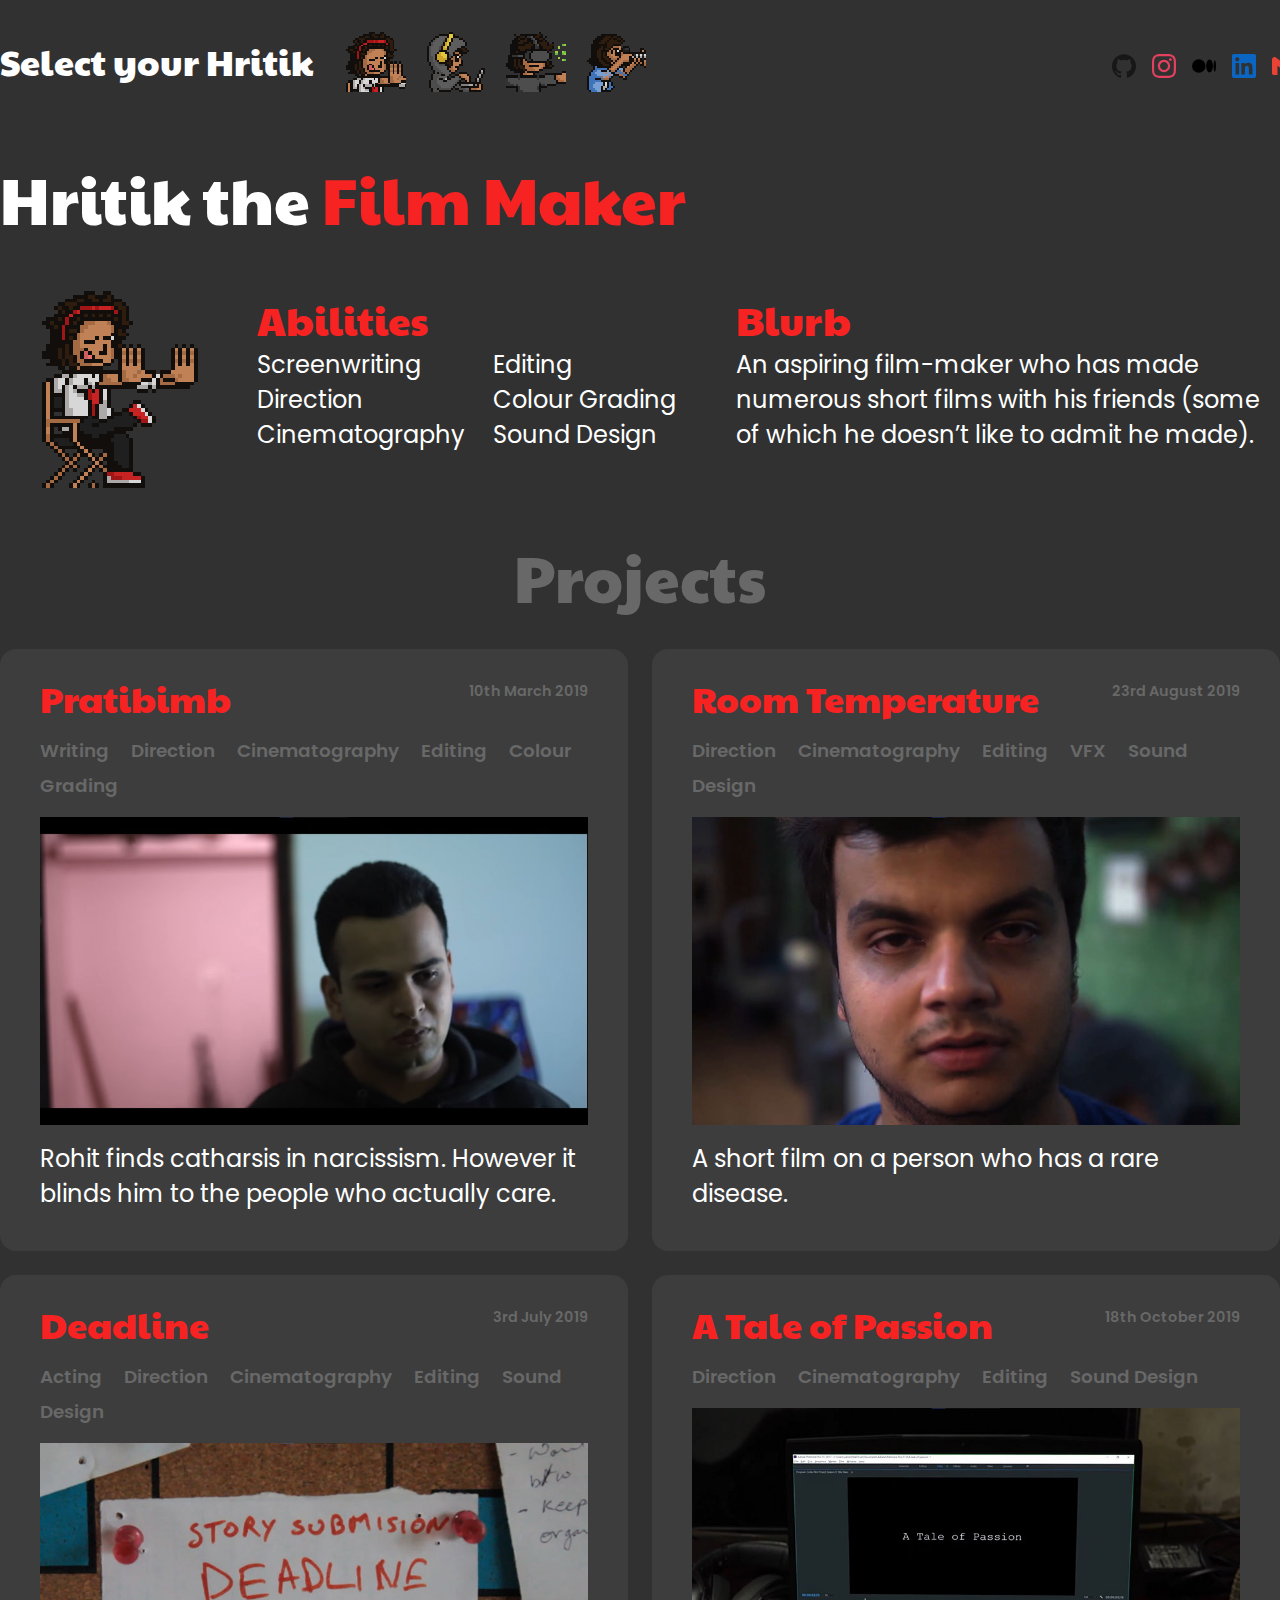
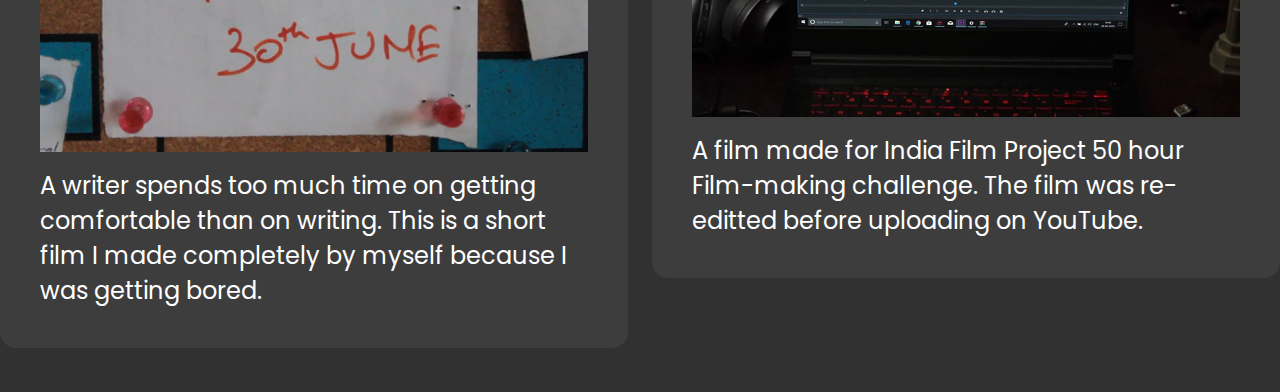
==== Film Maker.html @ 9d6b5682 "Added links with icons" ====
<!DOCTYPE html>
<html lang="en">
<head>
    <meta charset="UTF-8">
    <meta http-equiv="X-UA-Compatible" content="IE=edge">
    <meta name="viewport" content="width=device-width, initial-scale=1.0">
    <title>Hritik the Film Maker</title>
    <link rel="preconnect" href="https://fonts.gstatic.com">
    <link href="https://fonts.googleapis.com/css2?family=Paytone+One&family=Poppins:wght@300&display=swap" rel="stylesheet">
    <link rel="stylesheet" href="style.css" />
    <link rel="shortcut icon" href="res/icons/filmmaker.png" />
    <style>
        .signature-color {
            color: #f72323;
        }
    </style>
</head>
<body>
    <nav id="navbar" class="container">
        <div id="links">
            <span id="select-hritik" class="special-text">Select your Hritik</span>
            <div id="links" class="special-text">
                <div class="link selected">
                    <a href="Film Maker.html"><img src="res/icons/filmmaker.png" /></a>
                        <h6 style="color: #f72323;">Film Maker</h6>
                    </div>
                <div class="link">
                    <a href="Programmer.html"><img src="res/icons/programmer.png" /></a>
                        <h6 style="color: #f3d73b;">Programmer</h6>
                    </div>
                <div class="link">
                    <a href="Game Developer.html"><img src="res/icons/game-dev.png" /></a>
                        <h6 style="color: #5eb944;">Game Developer</h6>
                    </div>
                <div class="link">
                    <a href="Photographer.html"><img src="res/icons/photographer.png" /></a>
                        <h6 style="color: #78afff;">Photographer</h6>
                    </div>
                </div>
        </div>
        <div id="details">
            <a class="social-link" href="https://github.com/HritikDutta">
                    <img src="res/icons/links/github.svg" style="fill: #181717;" alt="GitHub" />
                </a>
            <a class="social-link" href="https://www.instagram.com/isnt.a.gram/">
                    <img src="res/icons/links/instagram.svg" style="fill: #E4405F;" alt="Instagram" />
                </a>
            <a class="social-link" href="https://medium.com/@threewaydude">
                    <img src="res/icons/links/medium.svg" style="fill: #000000;" alt="Medium Blog" />
                </a>
            <a class="social-link" href="https://www.linkedin.com/in/hritik-dutta-a2b498154/">
                    <img src="res/icons/links/linkedin.svg" style="fill: #0A66C2;" alt="LinkedIn" />
                </a>
            <a class="social-link" href="mailto:dutta.hritik@gmail.com">
                    <img src="res/icons/links/gmail.svg" style="fill: #EA4335;" alt="Gmail" />
                </a>
            </div>
    </nav>

    <section id="about-character" class="container">
        <h1 class="special-text">Hritik the <span class="signature-color">Film Maker</span></h1>
        <div id="about">
            <div id="hero-image-section"><img src="res/images/filmmaker.png" alt="Film MakerPersona" class="hero-image" /></div>
            <div id="abilities">
                <h3 class="special-text signature-color">Abilities</h3>
                <div id="ability-list">
                    <div>Screenwriting</div>
                    <div>Direction</div>
                    <div>Cinematography</div>
                    <div>Editing</div>
                    <div>Colour Grading</div>
                    <div>Sound Design</div>
                    </div>
            </div>
            <div id="blurb">
                <h3 class="special-text signature-color">Blurb</h3>
                <p>
                    An aspiring film-maker who has made numerous short films with his friends (some of which he doesn’t like to admit he made).</p>
            </div>
        </div>
    </section>

    <section id="projects" class="container">
        <h1 id="projects-header" class="special-text grey-text">Projects</h1>
        <div id="project-list">
            <!-- Project: Pratibimb-->
                <div class="project-card">
                    <nav>
                        <a href="https://youtu.be/vRULSmAdJm0" class="project-title special-text signature-color">Pratibimb</a>
                        <div class="project-date grey-text">10th March 2019</div>
                    </nav>
                    <ul>
                        <li class="project-skill grey-text">Writing</li>
                        <li class="project-skill grey-text">Direction</li>
                        <li class="project-skill grey-text">Cinematography</li>
                        <li class="project-skill grey-text">Editing</li>
                        <li class="project-skill grey-text">Colour Grading</li>
                        </ul>
                    <div class="image-scroll">
                        <img src="res/images/films/01-Pratibimb/thumbnail_01.jpg" />
                        <img src="res/images/films/01-Pratibimb/thumbnail_02.jpg" />
                        <img src="res/images/films/01-Pratibimb/thumbnail_03.jpg" />
                        <img src="res/images/films/01-Pratibimb/thumbnail_04.jpg" />
                        </div>
                    <p>
                        Rohit finds catharsis in narcissism. However it blinds him to the people who actually care.</p>
                </div>
            <!-- Project: Deadline-->
                <div class="project-card">
                    <nav>
                        <a href="https://youtu.be/Q7KG49R1Of0" class="project-title special-text signature-color">Deadline</a>
                        <div class="project-date grey-text">3rd July 2019</div>
                    </nav>
                    <ul>
                        <li class="project-skill grey-text">Acting</li>
                        <li class="project-skill grey-text">Direction</li>
                        <li class="project-skill grey-text">Cinematography</li>
                        <li class="project-skill grey-text">Editing</li>
                        <li class="project-skill grey-text">Sound Design</li>
                        </ul>
                    <div class="image-scroll">
                        <img src="res/images/films/02-Deadline/thumbnail_01.jpg" />
                        <img src="res/images/films/02-Deadline/thumbnail_02.jpg" />
                        <img src="res/images/films/02-Deadline/thumbnail_03.jpg" />
                        </div>
                    <p>
                        A writer spends too much time on getting comfortable than on writing. This is a short film I made completely by myself because I was getting bored.</p>
                </div>
            <!-- Project: Room Temperature-->
                <div class="project-card">
                    <nav>
                        <a href="https://youtu.be/2vQ4EzGkUpk" class="project-title special-text signature-color">Room Temperature</a>
                        <div class="project-date grey-text">23rd August 2019</div>
                    </nav>
                    <ul>
                        <li class="project-skill grey-text">Direction</li>
                        <li class="project-skill grey-text">Cinematography</li>
                        <li class="project-skill grey-text">Editing</li>
                        <li class="project-skill grey-text">VFX</li>
                        <li class="project-skill grey-text">Sound Design</li>
                        </ul>
                    <div class="image-scroll">
                        <img src="res/images/films/03-Room Temperature/thumbnail_01.jpg" />
                        <img src="res/images/films/03-Room Temperature/thumbnail_02.jpg" />
                        <img src="res/images/films/03-Room Temperature/thumbnail_03.jpg" />
                        <img src="res/images/films/03-Room Temperature/thumbnail_04.jpg" />
                        </div>
                    <p>
                        A short film on a person who has a rare disease.</p>
                </div>
            <!-- Project: A Tale of Passion-->
                <div class="project-card">
                    <nav>
                        <a href="https://youtu.be/jzz1xMU5YCs" class="project-title special-text signature-color">A Tale of Passion</a>
                        <div class="project-date grey-text">18th October 2019</div>
                    </nav>
                    <ul>
                        <li class="project-skill grey-text">Direction</li>
                        <li class="project-skill grey-text">Cinematography</li>
                        <li class="project-skill grey-text">Editing</li>
                        <li class="project-skill grey-text">Sound Design</li>
                        </ul>
                    <div class="image-scroll">
                        <img src="res/images/films/04-A Tale of Passion/thumbnail_01.jpg" />
                        <img src="res/images/films/04-A Tale of Passion/thumbnail_02.jpg" />
                        <img src="res/images/films/04-A Tale of Passion/thumbnail_03.jpg" />
                        <img src="res/images/films/04-A Tale of Passion/thumbnail_04.jpg" />
                        <img src="res/images/films/04-A Tale of Passion/thumbnail_05.jpg" />
                        <img src="res/images/films/04-A Tale of Passion/thumbnail_06.jpg" />
                        </div>
                    <p>
                        A film made for India Film Project 50 hour Film-making challenge. The film was re-editted before uploading on YouTube.</p>
                </div>
            </div>
    </section>
</body>
</html>
---- style.css ----
* {
    box-sizing: border-box;
    margin: 0;
    padding: 0;
    font-family: 'Poppins', 'Gadugi';
}

body {
    background-color: #313131;
    color: #fff;
    font-size: 1.5rem;
}

a {
    color: #aaa;
    text-decoration: none;
}

a:hover {
    text-decoration: underline;
}

.container {
    width: 80rem;
    margin: 2rem auto;
}

.special-text {
    font-family: 'Paytone One';
    font-weight: 500;
}

.special-text * {
    font-family: 'Paytone One';
    font-weight: 500;
}

#navbar {
    margin: 2rem auto;
    display: flex;
    justify-content: space-between;
}

#links {
    display: flex;
    justify-content: space-between;
    align-items: center;
}

.link {
    vertical-align: auto;
    width: 4rem;
    margin: 0 0.5rem;
}

.link img {
    margin: 0 auto;
}

.link h6 {
    visibility: hidden;
    font-size: 1rem;
    white-space: nowrap;
    float: left;
    position: relative;
    left: 50%;
    transform: translateX(-50%);
}

.link:hover h6 {
    visibility: visible;
}

#select-hritik {
    font-size: 2.25rem;
    margin: auto 1.5rem auto 0;
    padding: 0 0 2rem 0;
}

#details {
    margin: auto 0;
    padding: 0 0 1rem 0;
    display: flex;
}

#details * {
    font-size: 1.15rem;
    width: 1.5rem;
    margin-left: 1rem;
}

.social-link:hover {
    transform: translateY(-15%);
}

h1 {
    font-size: 4rem;
    margin: 0;
}

h3 {
    font-size: 2.5rem;
    margin: 0;
}

#about {
    margin-top: 3rem;
    display: flex;
    justify-content: space-between;
}

#hero-image-section {
    margin-left: 0.5rem;
}

#abilities {
    width: 35%;
}

#ability-list {
    column-count: 2;
    column-width: 50%;
}

#blurb {
    margin-left: 0.5rem;
    width: 42.5%;
}

.grey-text {
    color: #686868;
}

#projects-header {
    color: #686868;
    width: fit-content;
    margin: 0 auto 1rem auto;
}

#project-list {
    column-count: 2;
    column-width: 50%;
}

.project-card {
    display: inline-block;
    background-color: #3d3d3d;
    margin: 0.75rem 0;
    width: 100%;
    padding: 1.5rem 2.5rem 2.5rem 2.5rem;
    border-radius: 1rem;
}

.project-card nav {
    display: flex;
    justify-content: space-between;
    margin-bottom: 0.5rem;
}

.project-title {
    font-size: 2.25rem;
}

.project-date {
    font-weight: 600;
    font-size: 0.9rem;
    margin: 0.5rem 0 0 0;
}

.project-skill {
    font-weight: 600;
    display: inline;
    list-style: none;
    font-size: 1.15rem;
    margin-right: 1rem;
}

.project-card p {
    margin-top: 1rem;
}

.image-scroll {
    margin-top: 1rem;
    width: 100%;
    display: flex;
    overflow-x: auto;
    -webkit-overflow-scrolling: touch;
    scroll-snap-type: x mandatory;
}

.image-scroll img {
    max-width: 100%;
    max-height: 25rem;
    flex-shrink: 0;
    margin: 0 1rem;
    scroll-snap-align: start;
    scroll-behavior: smooth;
}

.image-scroll::-webkit-scrollbar {
    width: 10px;
    height: 10px;
}

.image-scroll::-webkit-scrollbar-thumb {
    background: #686868;
    border-radius: 10px;
}

.image-scroll::-webkit-scrollbar-track {
    background: transparent;
}
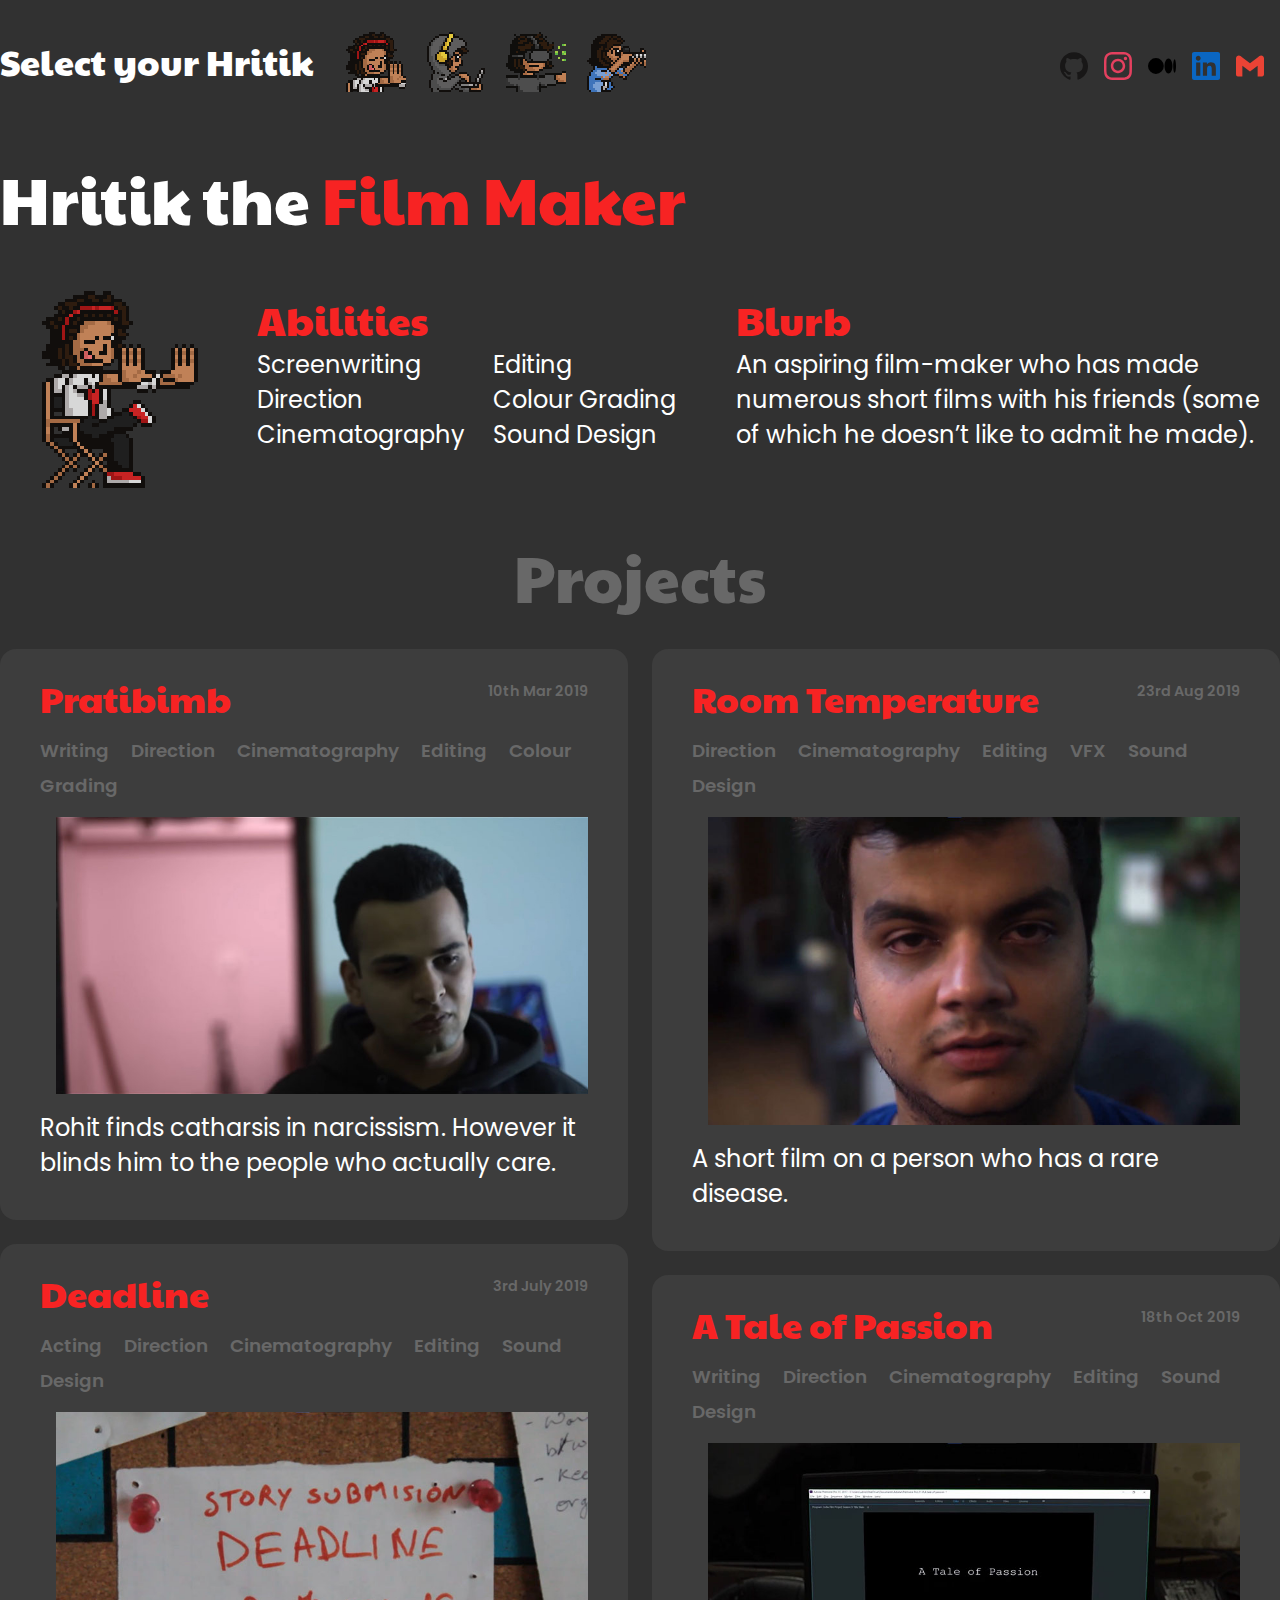
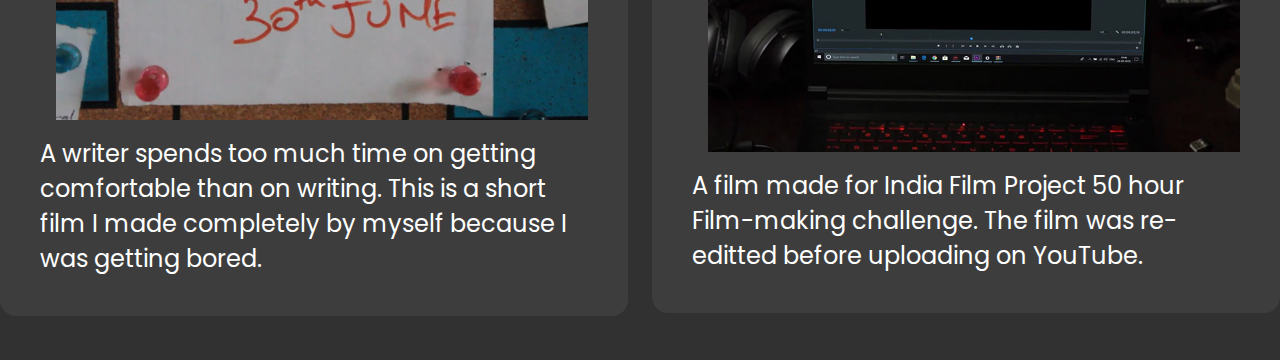
==== commit 9f4e0d48: "Made a more responsive website for mobile support" ====
--- a/Film Maker.html
+++ b/Film Maker.html
@@ -17,8 +17,8 @@
 </head>
 <body>
     <nav id="navbar" class="container">
-        <div id="links">
-            <span id="select-hritik" class="special-text">Select your Hritik</span>
+        <div id="link-container">
+            <div id="select-hritik" class="special-text">Select your Hritik</div>
             <div id="links" class="special-text">
                 <div class="link selected">
                     <a href="Film Maker.html"><img src="res/icons/filmmaker.png" /></a>
@@ -87,7 +87,7 @@
                 <div class="project-card">
                     <nav>
                         <a href="https://youtu.be/vRULSmAdJm0" class="project-title special-text signature-color">Pratibimb</a>
-                        <div class="project-date grey-text">10th March 2019</div>
+                        <div class="project-date grey-text">10th Mar 2019</div>
                     </nav>
                     <ul>
                         <li class="project-skill grey-text">Writing</li>
@@ -130,7 +130,7 @@
                 <div class="project-card">
                     <nav>
                         <a href="https://youtu.be/2vQ4EzGkUpk" class="project-title special-text signature-color">Room Temperature</a>
-                        <div class="project-date grey-text">23rd August 2019</div>
+                        <div class="project-date grey-text">23rd Aug 2019</div>
                     </nav>
                     <ul>
                         <li class="project-skill grey-text">Direction</li>
@@ -152,9 +152,10 @@
                 <div class="project-card">
                     <nav>
                         <a href="https://youtu.be/jzz1xMU5YCs" class="project-title special-text signature-color">A Tale of Passion</a>
-                        <div class="project-date grey-text">18th October 2019</div>
+                        <div class="project-date grey-text">18th Oct 2019</div>
                     </nav>
                     <ul>
+                        <li class="project-skill grey-text">Writing</li>
                         <li class="project-skill grey-text">Direction</li>
                         <li class="project-skill grey-text">Cinematography</li>
                         <li class="project-skill grey-text">Editing</li>
--- a/style.css
+++ b/style.css
@@ -2,7 +2,7 @@
     box-sizing: border-box;
     margin: 0;
     padding: 0;
-    font-family: 'Poppins', 'Gadugi';
+    font-family: 'Poppins', 'Gadugi', sans-serif;
 }
 
 body {
@@ -39,6 +39,10 @@
     margin: 2rem auto;
     display: flex;
     justify-content: space-between;
+}
+
+#link-container {
+    display: flex;
 }
 
 #links {
@@ -85,8 +89,8 @@
 
 #details * {
     font-size: 1.15rem;
-    width: 1.5rem;
-    margin-left: 1rem;
+    width: 1.75rem;
+    margin-right: 1rem;
 }
 
 .social-link:hover {
@@ -134,6 +138,7 @@
 #projects-header {
     color: #686868;
     width: fit-content;
+    width: -moz-fit-content;
     margin: 0 auto 1rem auto;
 }
 
@@ -209,4 +214,131 @@
 
 .image-scroll::-webkit-scrollbar-track {
     background: transparent;
+}
+
+@media screen and (max-width: 800px) {
+    body {
+        font-size: 0.8rem;
+    }
+
+    h1 {
+        font-size: 2rem;
+    }
+
+    h3 {
+        font-size: 1.5rem;
+    }
+
+    .container {
+        width: 85%;
+    }
+
+    #navbar {
+        margin: 1rem auto;
+        display: block;
+    }
+    
+    #link-container {
+        display: unset;
+    }
+
+    #links {
+        margin: 0;
+        justify-content: space-around;
+    }
+
+    .link {
+        width: 3rem;
+    }
+
+    .link img {
+        margin: 0 auto;
+        width: 3rem;
+    }
+
+    .link h6 {
+        visibility: hidden;
+        font-size: 0.8rem;
+        white-space: nowrap;
+        float: left;
+        position: relative;
+        left: 50%;
+        transform: translateX(-50%);
+    }
+
+    .link:hover h6 {
+        visibility: visible;
+    }
+
+    #select-hritik {
+        width: fit-content;
+        width: -moz-fit-content;
+        font-size: 1.25rem;
+        margin: 0 auto;
+        padding: 0 0 1rem 0;
+    }
+
+    #details {
+        width: fit-content;
+        width: -moz-fit-content;
+        margin: auto auto;
+        padding: 0.5rem 0 0 0;
+        display: flex;
+    }
+
+    #details * {
+        font-size: 1.15rem;
+        width: 1.25rem;
+        margin-right: 0.75rem;
+    }
+
+    #about-character h1 {
+        text-align: center;
+    }
+    
+    #hero-image-section {
+        width: fit-content;
+        margin: 0 auto;
+    }
+
+    #hero-image-section img {
+        width: fit-content;
+        margin: 0 auto;
+    }
+
+    #about {
+        margin-top: 1rem;
+        display: block;
+    }
+
+    #abilities {
+        width: 100%;
+    }
+    
+    #blurb {
+        margin-left: 0;
+        width: 100%;
+    }
+    
+    #project-list {
+        column-count: 1;
+        column-width: 100%;
+    }
+
+    .project-card {
+        padding: 1.0rem 1.5rem 1.5rem 1.5rem;
+        border-radius: 0.75rem;
+    }
+
+    .project-title {
+        font-size: 1.5rem;
+    }
+
+    .project-skill {
+        font-size: 0.75rem;
+    }
+
+    .project-date {
+        font-size: 0.7rem;
+    }
 }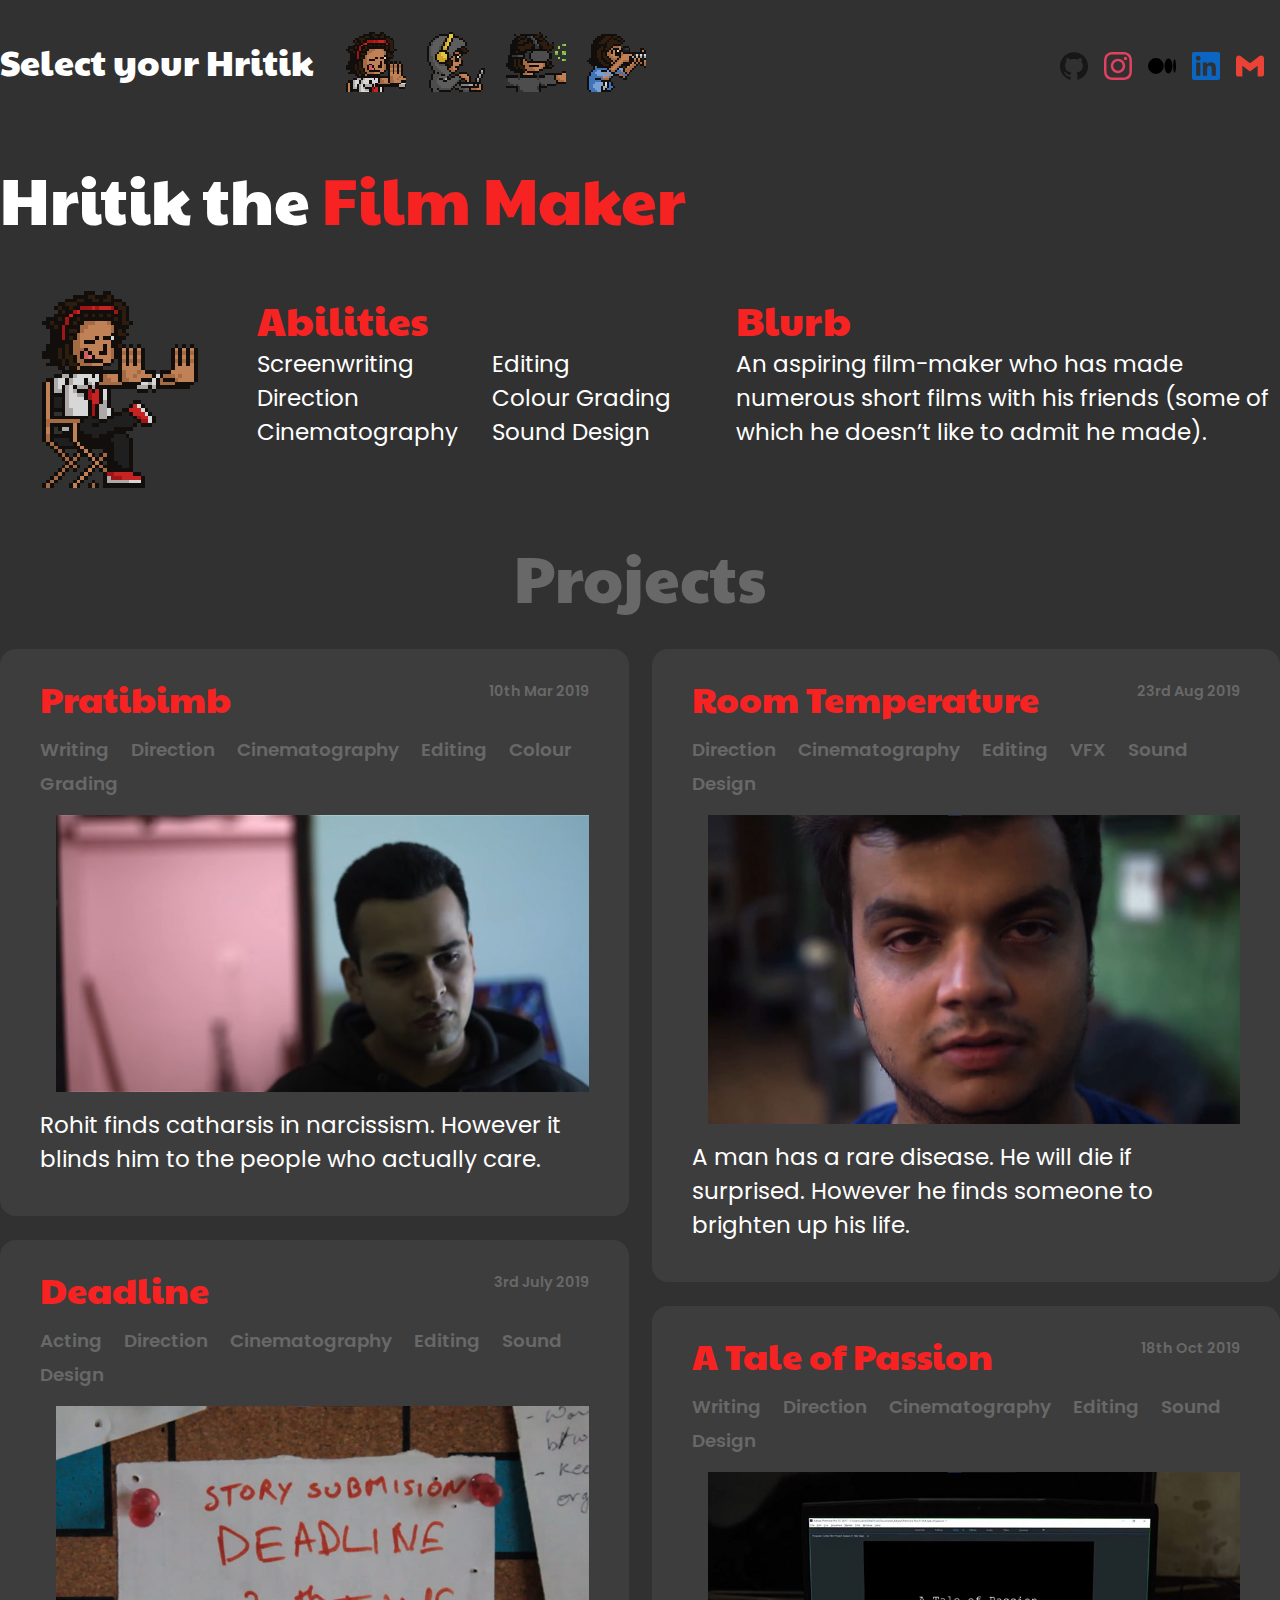
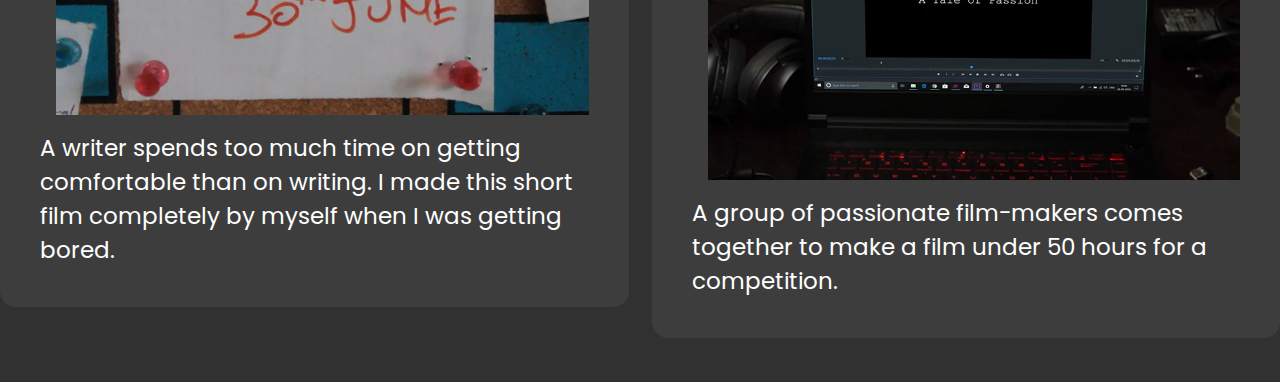
==== commit 0d27c4fa: "Rearranged files" ====
--- a/Film Maker.html
+++ b/Film Maker.html
@@ -124,7 +124,7 @@
                         <img src="res/images/films/02-Deadline/thumbnail_03.jpg" />
                         </div>
                     <p>
-                        A writer spends too much time on getting comfortable than on writing. This is a short film I made completely by myself because I was getting bored.</p>
+                        A writer spends too much time on getting comfortable than on writing. I made this short film completely by myself when I was getting bored.</p>
                 </div>
             <!-- Project: Room Temperature-->
                 <div class="project-card">
@@ -146,7 +146,7 @@
                         <img src="res/images/films/03-Room Temperature/thumbnail_04.jpg" />
                         </div>
                     <p>
-                        A short film on a person who has a rare disease.</p>
+                        A man has a rare disease. He will die if surprised. However he finds someone to brighten up his life.</p>
                 </div>
             <!-- Project: A Tale of Passion-->
                 <div class="project-card">
@@ -170,7 +170,7 @@
                         <img src="res/images/films/04-A Tale of Passion/thumbnail_06.jpg" />
                         </div>
                     <p>
-                        A film made for India Film Project 50 hour Film-making challenge. The film was re-editted before uploading on YouTube.</p>
+                        A group of passionate film-makers comes together to make a film under 50 hours for a competition.</p>
                 </div>
             </div>
     </section>
--- a/style.css
+++ b/style.css
@@ -8,7 +8,8 @@
 body {
     background-color: #313131;
     color: #fff;
-    font-size: 1.5rem;
+    font-size: 23px;
+    /* font-size: 1.5rem; */
 }
 
 a {
@@ -218,7 +219,7 @@
 
 @media screen and (max-width: 800px) {
     body {
-        font-size: 0.8rem;
+        font-size: 14px;
     }
 
     h1 {
@@ -298,11 +299,13 @@
     
     #hero-image-section {
         width: fit-content;
+        width: -moz-fit-content;
         margin: 0 auto;
     }
 
     #hero-image-section img {
         width: fit-content;
+        width: -moz-fit-content;
         margin: 0 auto;
     }
 
@@ -341,4 +344,8 @@
     .project-date {
         font-size: 0.7rem;
     }
+
+    .image-scroll img {
+        max-height: 11rem;
+    }
 }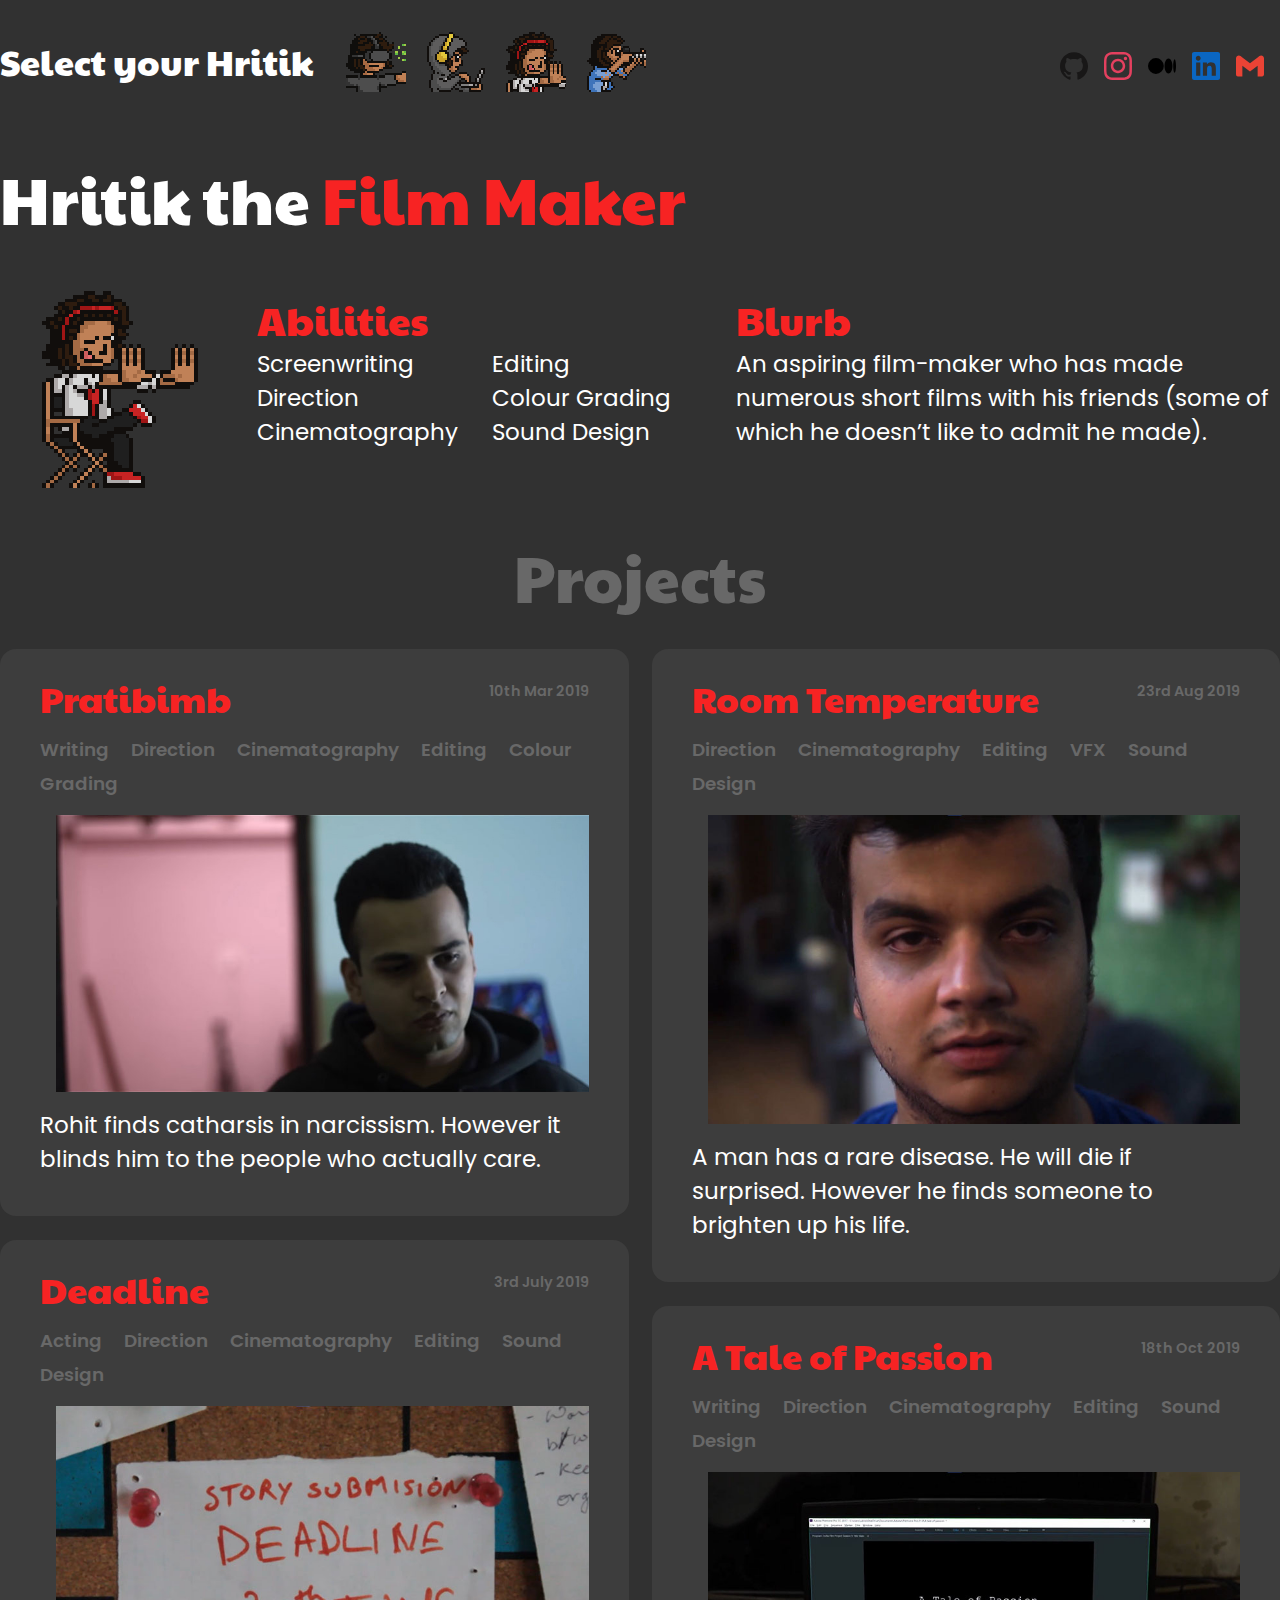
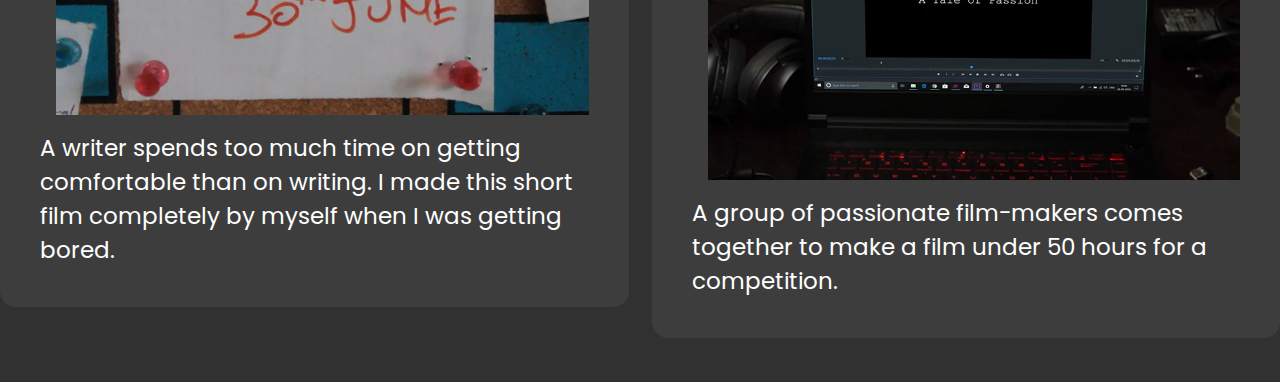
==== commit 0003b449: "New home page. It's still a work in progress but it" ====
--- a/Film Maker.html
+++ b/Film Maker.html
@@ -20,17 +20,17 @@
         <div id="link-container">
             <div id="select-hritik" class="special-text">Select your Hritik</div>
             <div id="links" class="special-text">
-                <div class="link selected">
-                    <a href="Film Maker.html"><img src="res/icons/filmmaker.png" /></a>
-                        <h6 style="color: #f72323;">Film Maker</h6>
+                <div class="link">
+                    <a href="Game Developer.html"><img src="res/icons/game-dev.png" /></a>
+                        <h6 style="color: #5eb944;">Game Developer</h6>
                     </div>
                 <div class="link">
                     <a href="Programmer.html"><img src="res/icons/programmer.png" /></a>
                         <h6 style="color: #f3d73b;">Programmer</h6>
                     </div>
-                <div class="link">
-                    <a href="Game Developer.html"><img src="res/icons/game-dev.png" /></a>
-                        <h6 style="color: #5eb944;">Game Developer</h6>
+                <div class="link selected">
+                    <a href="Film Maker.html"><img src="res/icons/filmmaker.png" /></a>
+                        <h6 style="color: #f72323;">Film Maker</h6>
                     </div>
                 <div class="link">
                     <a href="Photographer.html"><img src="res/icons/photographer.png" /></a>
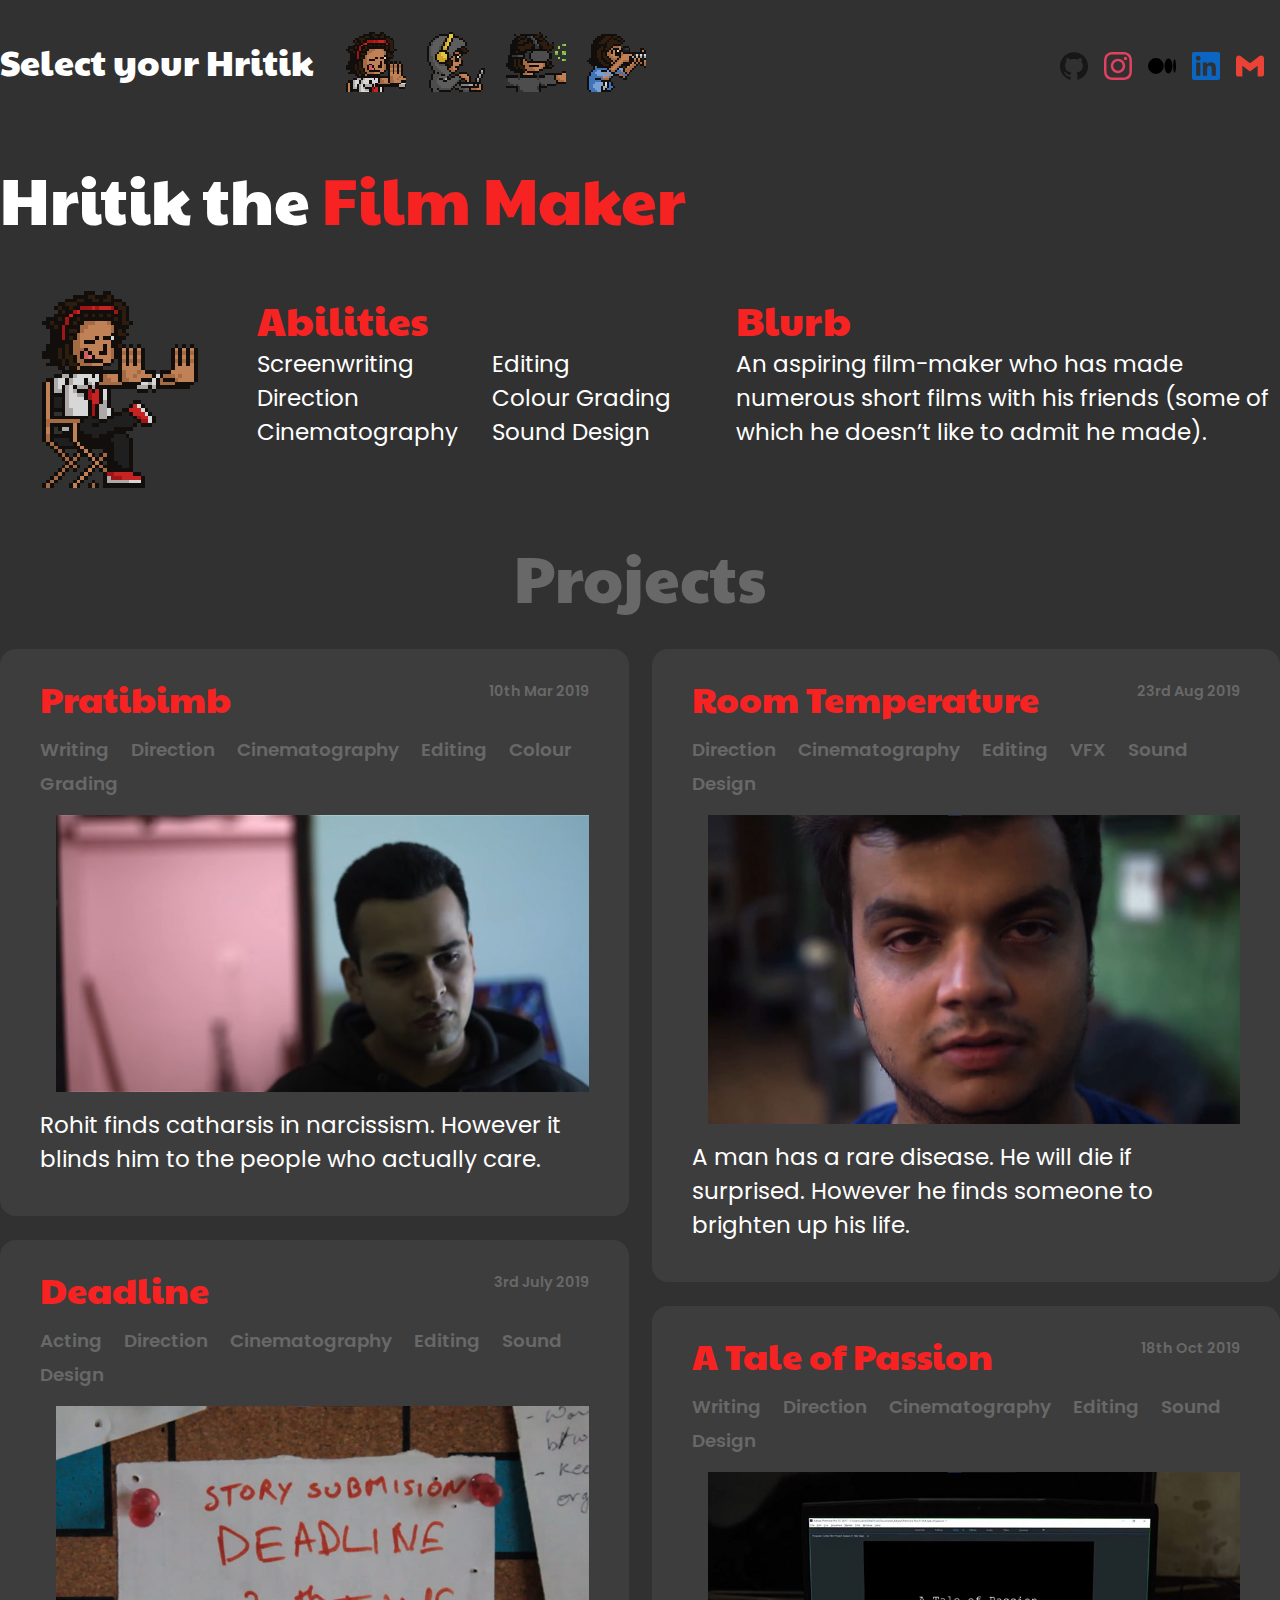
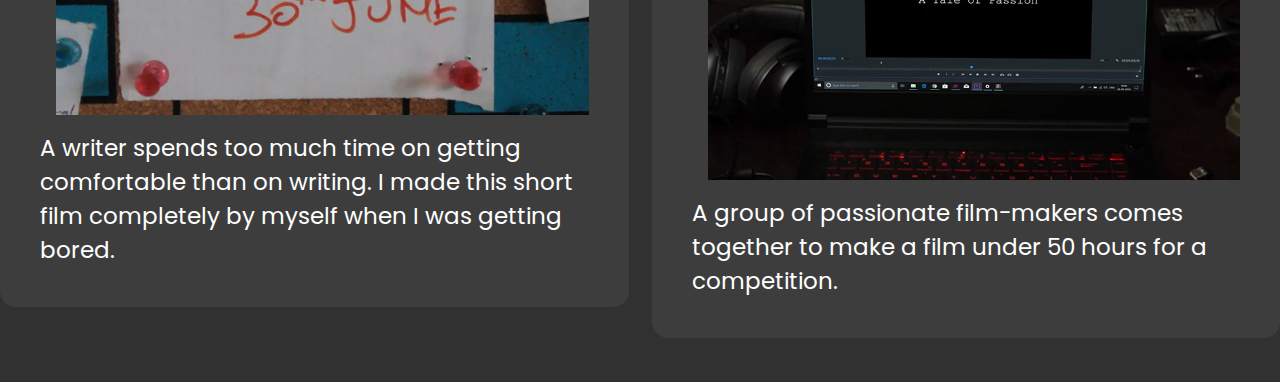
==== commit a98cbefe: "Revert "New home page. It's still a work in progress but it"" ====
--- a/Film Maker.html
+++ b/Film Maker.html
@@ -20,17 +20,17 @@
         <div id="link-container">
             <div id="select-hritik" class="special-text">Select your Hritik</div>
             <div id="links" class="special-text">
-                <div class="link">
-                    <a href="Game Developer.html"><img src="res/icons/game-dev.png" /></a>
-                        <h6 style="color: #5eb944;">Game Developer</h6>
+                <div class="link selected">
+                    <a href="Film Maker.html"><img src="res/icons/filmmaker.png" /></a>
+                        <h6 style="color: #f72323;">Film Maker</h6>
                     </div>
                 <div class="link">
                     <a href="Programmer.html"><img src="res/icons/programmer.png" /></a>
                         <h6 style="color: #f3d73b;">Programmer</h6>
                     </div>
-                <div class="link selected">
-                    <a href="Film Maker.html"><img src="res/icons/filmmaker.png" /></a>
-                        <h6 style="color: #f72323;">Film Maker</h6>
+                <div class="link">
+                    <a href="Game Developer.html"><img src="res/icons/game-dev.png" /></a>
+                        <h6 style="color: #5eb944;">Game Developer</h6>
                     </div>
                 <div class="link">
                     <a href="Photographer.html"><img src="res/icons/photographer.png" /></a>
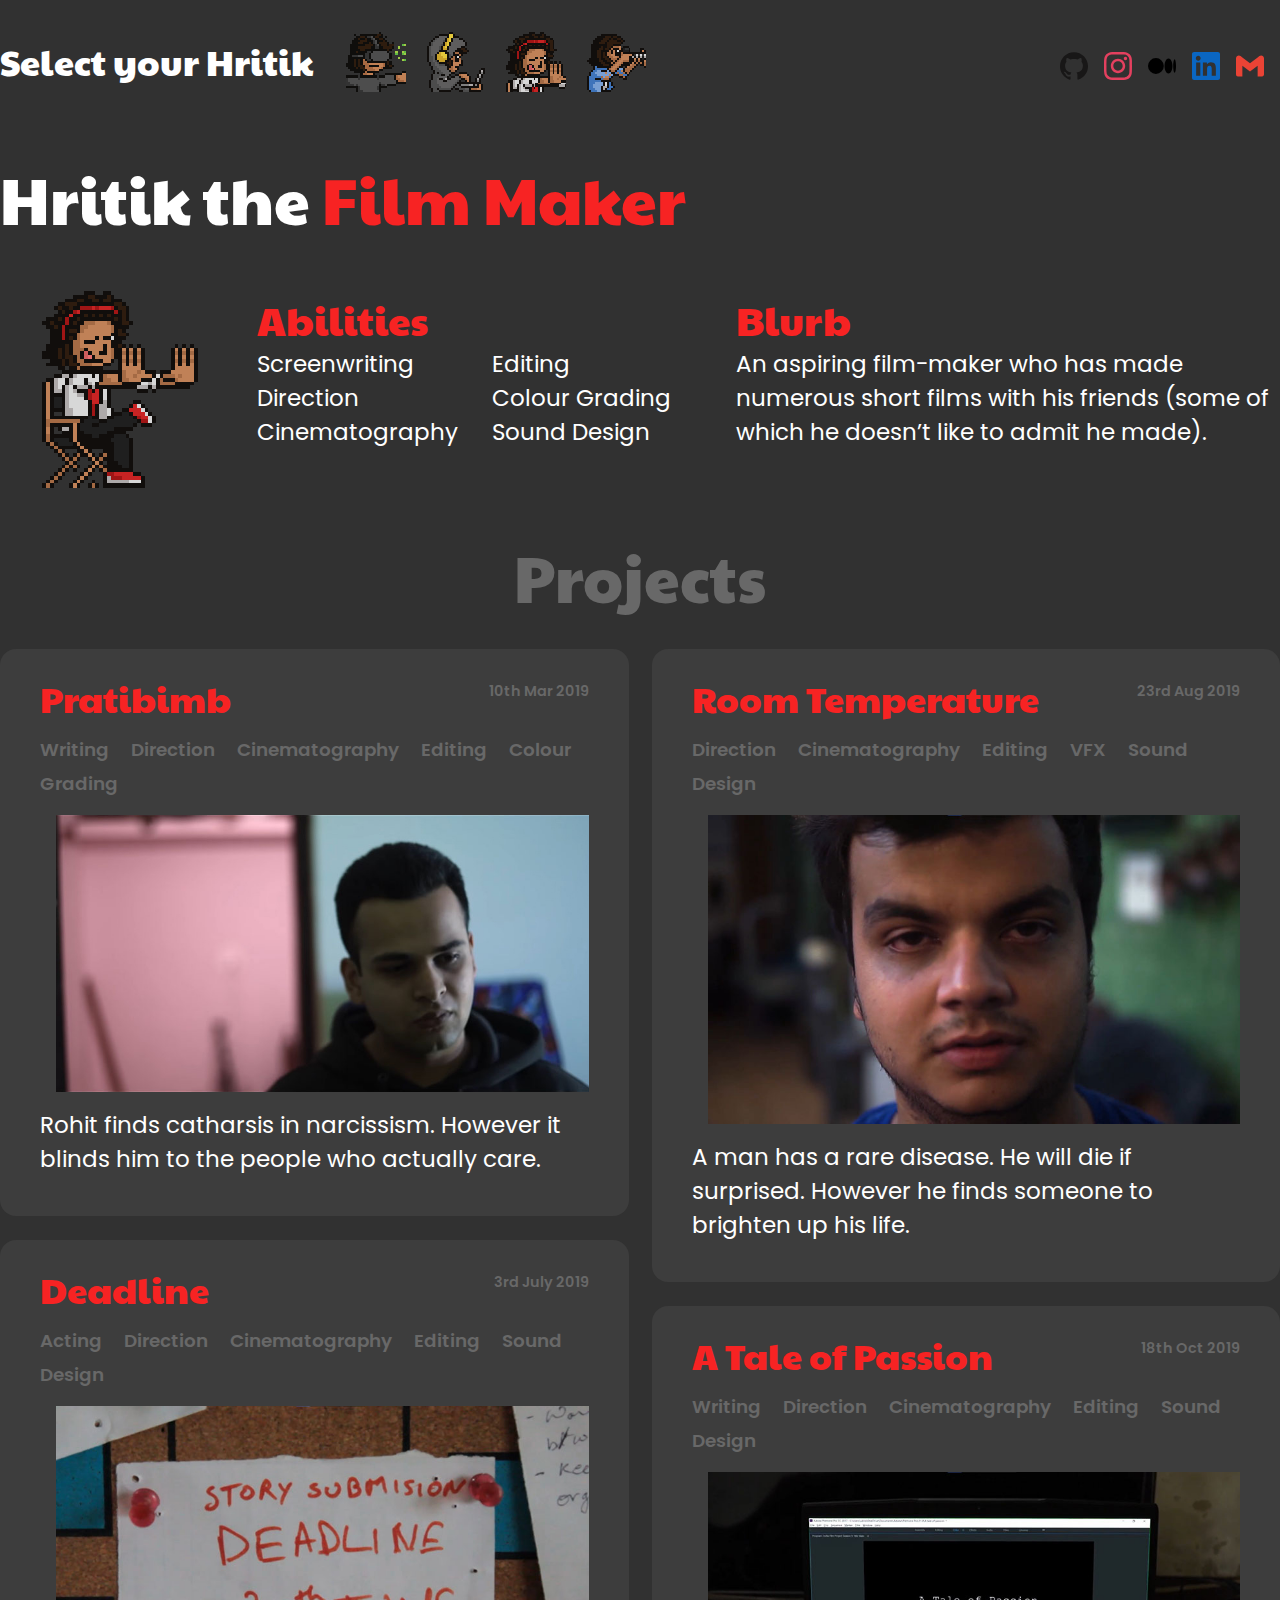
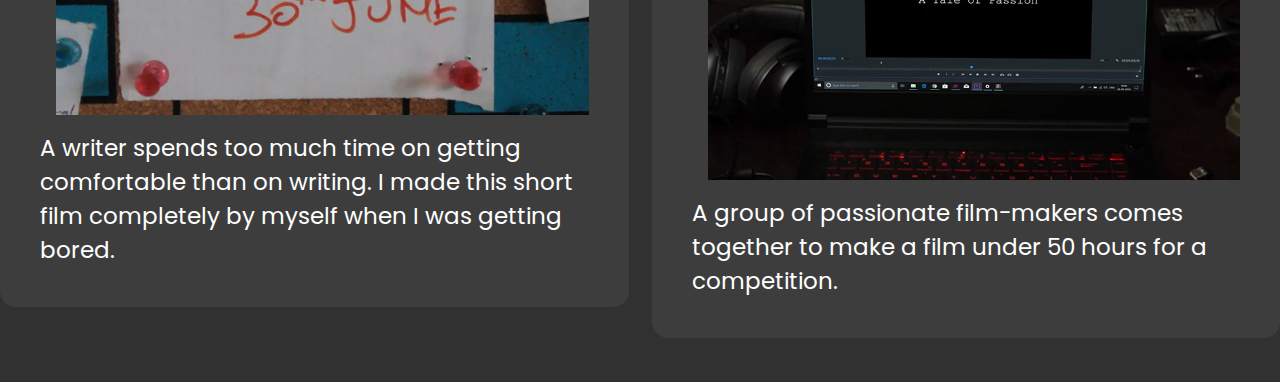
==== commit 370d80ce: "New home page! Still a work in progress though..." ====
--- a/Film Maker.html
+++ b/Film Maker.html
@@ -20,17 +20,17 @@
         <div id="link-container">
             <div id="select-hritik" class="special-text">Select your Hritik</div>
             <div id="links" class="special-text">
-                <div class="link selected">
-                    <a href="Film Maker.html"><img src="res/icons/filmmaker.png" /></a>
-                        <h6 style="color: #f72323;">Film Maker</h6>
+                <div class="link">
+                    <a href="Game Developer.html"><img src="res/icons/game-dev.png" /></a>
+                        <h6 style="color: #5eb944;">Game Developer</h6>
                     </div>
                 <div class="link">
                     <a href="Programmer.html"><img src="res/icons/programmer.png" /></a>
                         <h6 style="color: #f3d73b;">Programmer</h6>
                     </div>
-                <div class="link">
-                    <a href="Game Developer.html"><img src="res/icons/game-dev.png" /></a>
-                        <h6 style="color: #5eb944;">Game Developer</h6>
+                <div class="link selected">
+                    <a href="Film Maker.html"><img src="res/icons/filmmaker.png" /></a>
+                        <h6 style="color: #f72323;">Film Maker</h6>
                     </div>
                 <div class="link">
                     <a href="Photographer.html"><img src="res/icons/photographer.png" /></a>
